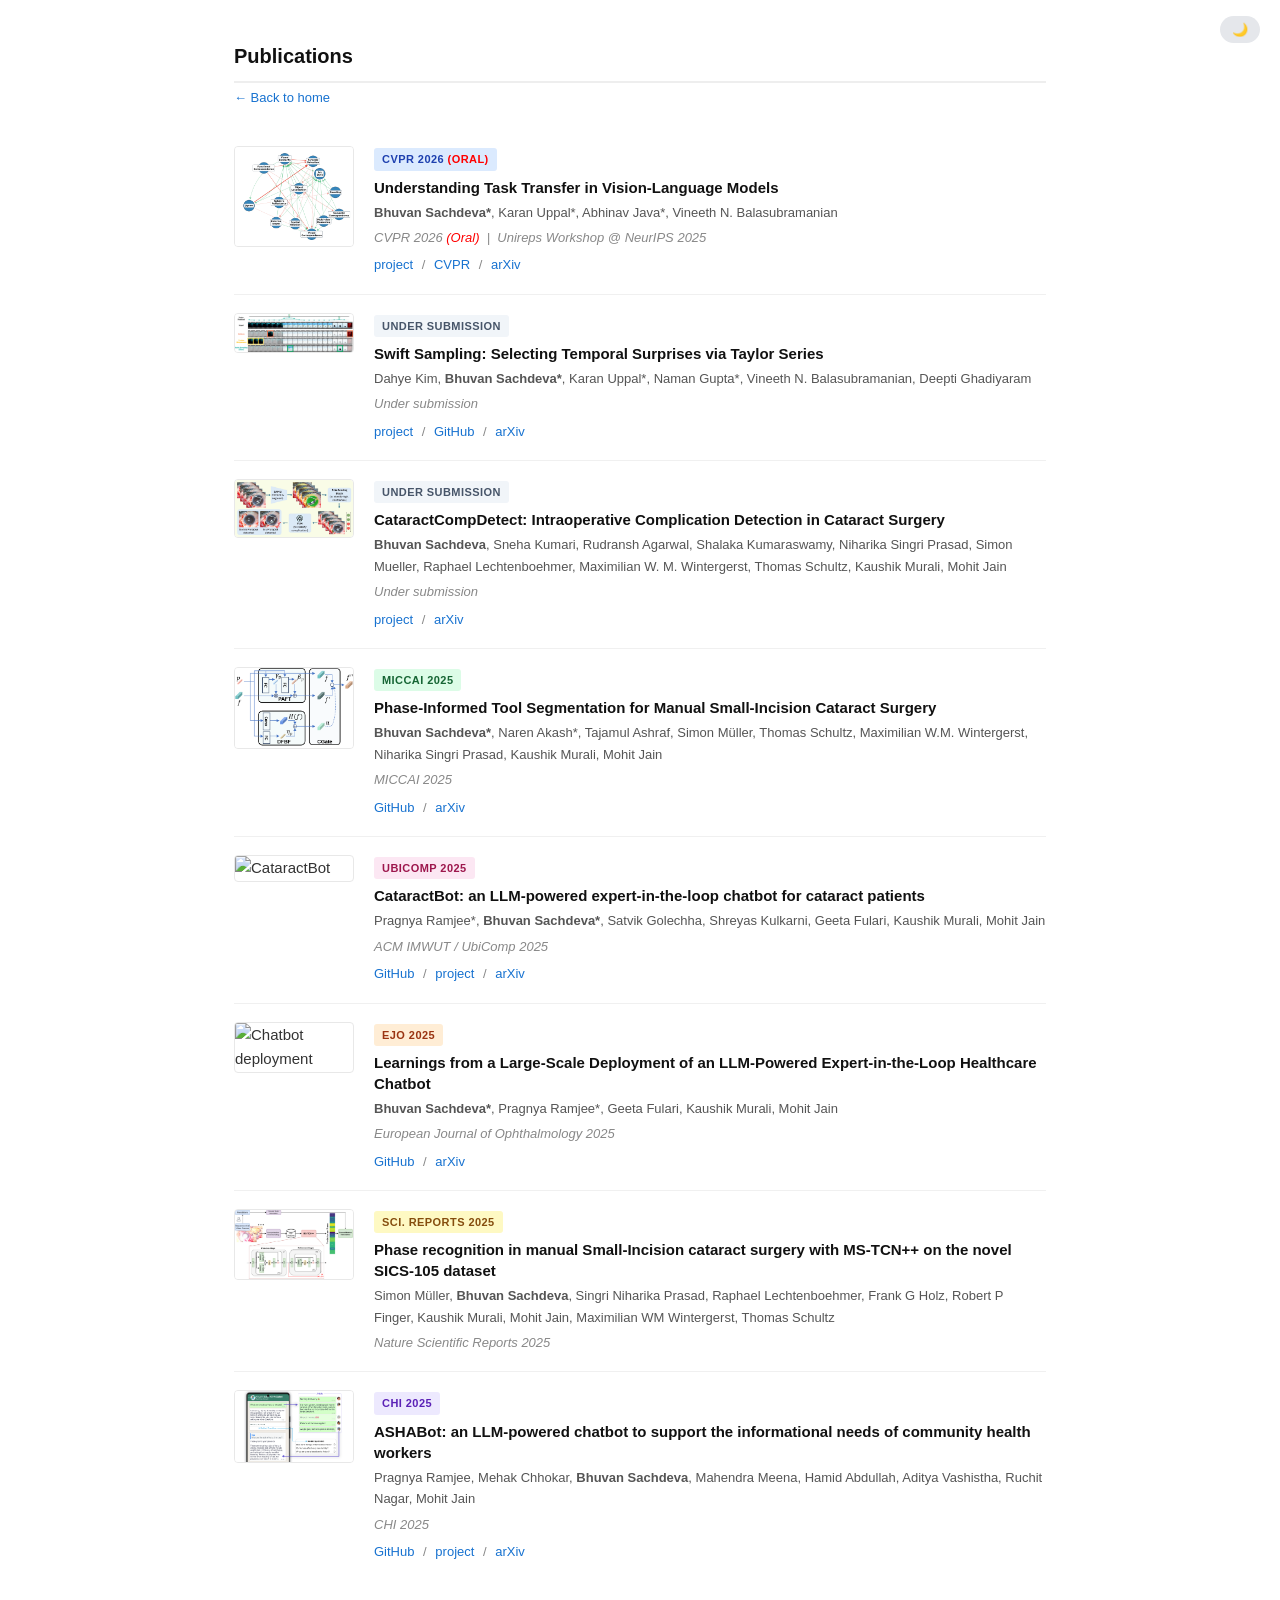
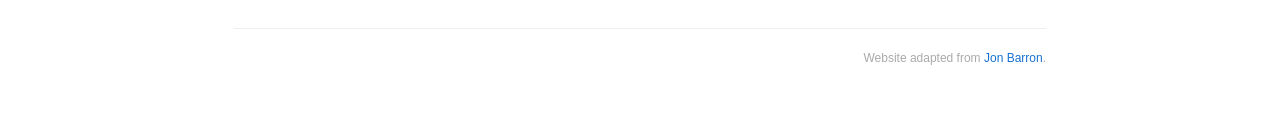
==== publications.html @ a608f6c1 "Link Phase-Informed Tool Segmentation title to MICCAI 2025 paper PDF Co-authored-by: Copilot <223556" ====
<!DOCTYPE HTML>
<html lang="en">
  <head>
    <meta http-equiv="Content-Type" content="text/html; charset=UTF-8">
    <title>Publications – Bhuvan Sachdeva</title>
    <meta name="author" content="Bhuvan Sachdeva">
    <meta name="viewport" content="width=device-width, initial-scale=1">
    <link rel="shortcut icon" href="images/favicon/favicon.ico" type="image/x-icon">
    <link rel="stylesheet" type="text/css" href="stylesheet.css">
  </head>

  <body>
    <button class="theme-toggle" onclick="toggleTheme()" id="theme-btn"></button>
    <script>
      const btn = document.getElementById('theme-btn');
      const saved = localStorage.getItem('theme');
      const prefersDark = window.matchMedia('(prefers-color-scheme: dark)').matches;
      const isDark = saved ? saved === 'dark' : prefersDark;
      document.documentElement.setAttribute('data-theme', isDark ? 'dark' : 'light');
      btn.textContent = isDark ? '☀️' : '🌙';
      function toggleTheme() {
        const dark = document.documentElement.getAttribute('data-theme') === 'dark';
        document.documentElement.setAttribute('data-theme', dark ? 'light' : 'dark');
        btn.textContent = dark ? '🌙' : '☀️';
        localStorage.setItem('theme', dark ? 'light' : 'dark');
      }
    </script>
    <div class="container">

      <section class="content-section">
        <h2 style="margin-bottom:4px;">Publications</h2>
        <p style="font-size:13px;color:#888;margin-bottom:20px;"><a href="index.html">← Back to home</a></p>

        <div class="paper-card">
          <div class="paper-thumb">
            <img src="images/TaskTransfer.png" alt="TaskTransfer">
          </div>
          <div class="paper-info">
            <div class="venue-badge cvpr">CVPR 2026 <span style="color:red;">(Oral)</span></div>
            <a class="paper-title" href="https://aka.ms/task-transfer-vlms/">Understanding Task Transfer in Vision-Language Models</a>
            <p class="paper-authors"><strong>Bhuvan Sachdeva*</strong>, Karan Uppal*, Abhinav Java*, Vineeth N. Balasubramanian</p>
            <p class="paper-venue">CVPR 2026 <span style="color:red;">(Oral)</span> &nbsp;|&nbsp; Unireps Workshop @ NeurIPS 2025</p>
            <div class="paper-links">
              <a href="https://aka.ms/task-transfer-vlms/">project</a>
              <span class="sep">/</span>
              <a href="https://cvpr.thecvf.com/virtual/2026/oral/40378">CVPR</a>
              <span class="sep">/</span>
              <a href="https://arxiv.org/abs/2511.18787">arXiv</a>
            </div>
          </div>
        </div>

        <div class="paper-card">
          <div class="paper-thumb">
            <img src="images/SwiftSampling.png" alt="Swift Sampling">
          </div>
          <div class="paper-info">
            <div class="venue-badge submission">Under Submission</div>
            <a class="paper-title" href="https://kim-dahye.github.io/swift-sampling/">Swift Sampling: Selecting Temporal Surprises via Taylor Series</a>
            <p class="paper-authors">Dahye Kim, <strong>Bhuvan Sachdeva*</strong>, Karan Uppal*, Naman Gupta*, Vineeth N. Balasubramanian, Deepti Ghadiyaram</p>
            <p class="paper-venue">Under submission</p>
            <div class="paper-links">
              <a href="https://kim-dahye.github.io/swift-sampling/">project</a>
              <span class="sep">/</span>
              <a href="https://github.com/kim-dahye/SwiftSampling">GitHub</a>
              <span class="sep">/</span>
              <a href="https://arxiv.org/abs/2605.22678">arXiv</a>
            </div>
          </div>
        </div>

        <div class="paper-card">
          <div class="paper-thumb">
            <img src="images/CataComp.jpg" alt="CataractCompDetect">
          </div>
          <div class="paper-info">
            <div class="venue-badge submission">Under Submission</div>
            <a class="paper-title" href="https://arxiv.org/pdf/2511.18968">CataractCompDetect: Intraoperative Complication Detection in Cataract Surgery</a>
            <p class="paper-authors"><strong>Bhuvan Sachdeva</strong>, Sneha Kumari, Rudransh Agarwal, Shalaka Kumaraswamy, Niharika Singri Prasad, Simon Mueller, Raphael Lechtenboehmer, Maximilian W. M. Wintergerst, Thomas Schultz, Kaushik Murali, Mohit Jain</p>
            <p class="paper-venue">Under submission</p>
            <div class="paper-links">
              <a href="https://sri-kanchi-kamakoti-medical-trust.github.io/sics-comp-detect/">project</a>
              <span class="sep">/</span>
              <a href="https://arxiv.org/pdf/2511.18968">arXiv</a>
            </div>
          </div>
        </div>

        <div class="paper-card">
          <div class="paper-thumb">
            <img src="images/ToolSeg.png" alt="ToolSeg">
          </div>
          <div class="paper-info">
            <div class="venue-badge miccai">MICCAI 2025</div>
            <a class="paper-title" href="https://papers.miccai.org/miccai-2025/paper/1776_paper.pdf">Phase-Informed Tool Segmentation for Manual Small-Incision Cataract Surgery</a>
            <p class="paper-authors"><strong>Bhuvan Sachdeva*</strong>, Naren Akash*, Tajamul Ashraf, Simon Müller, Thomas Schultz, Maximilian W.M. Wintergerst, Niharika Singri Prasad, Kaushik Murali, Mohit Jain</p>
            <p class="paper-venue">MICCAI 2025</p>
            <div class="paper-links">
              <a href="https://github.com/Sri-Kanchi-Kamakoti-Medical-Trust/ToolSeg">GitHub</a>
              <span class="sep">/</span>
              <a href="https://arxiv.org/abs/2411.16794">arXiv</a>
            </div>
          </div>
        </div>

        <div class="paper-card">
          <div class="paper-thumb">
            <img src="images/Catbot.png" alt="CataractBot">
          </div>
          <div class="paper-info">
            <div class="venue-badge acm">UbiComp 2025</div>
            <a class="paper-title" href="https://dl.acm.org/doi/pdf/10.1145/3729479">CataractBot: an LLM-powered expert-in-the-loop chatbot for cataract patients</a>
            <p class="paper-authors">Pragnya Ramjee*, <strong>Bhuvan Sachdeva*</strong>, Satvik Golechha, Shreyas Kulkarni, Geeta Fulari, Kaushik Murali, Mohit Jain</p>
            <p class="paper-venue">ACM IMWUT / UbiComp 2025</p>
            <div class="paper-links">
              <a href="https://github.com/Microsoft/byoeb">GitHub</a>
              <span class="sep">/</span>
              <a href="https://www.microsoft.com/en-us/research/publication/cataractbot-an-llm-powered-expert-in-the-loop-chatbot-for-cataract-patients/">project</a>
              <span class="sep">/</span>
              <a href="https://arxiv.org/abs/2402.04620">arXiv</a>
            </div>
          </div>
        </div>

        <div class="paper-card">
          <div class="paper-thumb">
            <img src="images/Catbot.png" alt="Chatbot deployment">
          </div>
          <div class="paper-info">
            <div class="venue-badge ejo">EJO 2025</div>
            <a class="paper-title" href="https://arxiv.org/pdf/2409.10354">Learnings from a Large-Scale Deployment of an LLM-Powered Expert-in-the-Loop Healthcare Chatbot</a>
            <p class="paper-authors"><strong>Bhuvan Sachdeva*</strong>, Pragnya Ramjee*, Geeta Fulari, Kaushik Murali, Mohit Jain</p>
            <p class="paper-venue">European Journal of Ophthalmology 2025</p>
            <div class="paper-links">
              <a href="https://github.com/Microsoft/byoeb">GitHub</a>
              <span class="sep">/</span>
              <a href="https://arxiv.org/pdf/2409.10354">arXiv</a>
            </div>
          </div>
        </div>

        <div class="paper-card">
          <div class="paper-thumb">
            <img src="images/PhaseRecog.png" alt="PhaseRecog">
          </div>
          <div class="paper-info">
            <div class="venue-badge nature">Sci. Reports 2025</div>
            <a class="paper-title" href="https://www.nature.com/articles/s41598-025-00303-z">Phase recognition in manual Small-Incision cataract surgery with MS-TCN++ on the novel SICS-105 dataset</a>
            <p class="paper-authors">Simon Müller, <strong>Bhuvan Sachdeva</strong>, Singri Niharika Prasad, Raphael Lechtenboehmer, Frank G Holz, Robert P Finger, Kaushik Murali, Mohit Jain, Maximilian WM Wintergerst, Thomas Schultz</p>
            <p class="paper-venue">Nature Scientific Reports 2025</p>
          </div>
        </div>

        <div class="paper-card">
          <div class="paper-thumb">
            <img src="images/AshaBot.png" alt="AshaBot">
          </div>
          <div class="paper-info">
            <div class="venue-badge chi">CHI 2025</div>
            <a class="paper-title" href="https://dl.acm.org/doi/pdf/10.1145/3706598.3713680">ASHABot: an LLM-powered chatbot to support the informational needs of community health workers</a>
            <p class="paper-authors">Pragnya Ramjee, Mehak Chhokar, <strong>Bhuvan Sachdeva</strong>, Mahendra Meena, Hamid Abdullah, Aditya Vashistha, Ruchit Nagar, Mohit Jain</p>
            <p class="paper-venue">CHI 2025</p>
            <div class="paper-links">
              <a href="https://github.com/KhushiBaby/byoeb">GitHub</a>
              <span class="sep">/</span>
              <a href="https://www.microsoft.com/en-us/research/publication/ashabot-an-llm-powered-chatbot-to-support-the-informational-needs-of-community-health-workers/">project</a>
              <span class="sep">/</span>
              <a href="https://arxiv.org/abs/2409.10913">arXiv</a>
            </div>
          </div>
        </div>

      </section>

      <footer>
        <p>Website adapted from <a href="https://jonbarron.info/">Jon Barron</a>.</p>
      </footer>

    </div>
  </body>
</html>
---- stylesheet.css ----
/* ── Base ── */
*, *::before, *::after { box-sizing: border-box; }

/* ── Color variables ── */
:root {
  --bg: #ffffff;
  --text: #333333;
  --text-secondary: #555555;
  --text-muted: #888888;
  --heading: #111111;
  --link: #1772d0;
  --link-hover: #f09228;
  --border: #f0f0f0;
  --border-section: #eeeeee;
  --news-border: #f2f2f2;
  --thumb-border: #e8e8e8;
  --footer-text: #aaaaaa;
  --toggle-bg: #e5e7eb;
  --toggle-fg: #374151;
}

[data-theme="dark"] {
  --bg: #0f1117;
  --text: #d1d5db;
  --text-secondary: #9ca3af;
  --text-muted: #6b7280;
  --heading: #f3f4f6;
  --link: #60a5fa;
  --link-hover: #f09228;
  --border: #1f2937;
  --border-section: #1f2937;
  --news-border: #1f2937;
  --thumb-border: #374151;
  --footer-text: #4b5563;
  --toggle-bg: #374151;
  --toggle-fg: #d1d5db;
}

body {
  margin: 0;
  padding: 0;
  background: #fff;
  color: #333;
  font-family: -apple-system, BlinkMacSystemFont, 'Segoe UI', Helvetica, Arial, sans-serif;
  font-size: 15px;
  line-height: 1.65;
  background: var(--bg);
  color: var(--text);
  transition: background 0.2s, color 0.2s;
}

a {
  color: var(--link);
  text-decoration: none;
}
a:hover, a:focus {
  color: var(--link-hover);
  text-decoration: none;
}

h1, h2, h3 {
  font-family: -apple-system, BlinkMacSystemFont, 'Segoe UI', Helvetica, Arial, sans-serif;
  font-weight: 700;
  margin: 0;
}

p { margin: 0 0 0.75em; }
p:last-child { margin-bottom: 0; }

strong { font-weight: 700; }

/* ── Layout ── */
.container {
  max-width: 860px;
  margin: 0 auto;
  padding: 40px 24px 60px;
}

/* ── Profile Section ── */
.profile-section {
  display: flex;
  align-items: stretch;
  gap: 40px;
  margin-bottom: 52px;
}

.profile-text {
  flex: 1;
}

h1.name {
  font-size: 30px;
  font-weight: 700;
  margin-bottom: 16px;
  color: var(--heading);
}

.profile-photo {
  flex-shrink: 0;
  width: 240px;
}

.profile-photo img {
  width: 100%;
  height: 100%;
  border-radius: 6px;
  object-fit: cover;
  object-position: center top;
  display: block;
}

.links {
  margin-top: 14px;
  font-size: 14px;
}

.links .sep {
  margin: 0 6px;
  color: var(--text-muted);
}

/* ── Content Sections ── */
.content-section {
  margin-bottom: 48px;
}

.content-section h2 {
  font-size: 20px;
  font-weight: 700;
  color: var(--heading);
  border-bottom: 2px solid var(--border-section);
  padding-bottom: 8px;
  margin-bottom: 20px;
}

.section-note {
  font-size: 14px;
  font-weight: 400;
  color: var(--text-muted);
}

/* ── News ── */
.news-list {
  list-style: none;
  margin: 0;
  padding: 0;
}

.news-list li {
  display: flex;
  gap: 16px;
  padding: 8px 0;
  border-bottom: 1px solid var(--news-border);
  font-size: 14px;
}

.news-list li:last-child { border-bottom: none; }

.news-date {
  flex-shrink: 0;
  width: 70px;
  color: var(--text-muted);
  font-size: 13px;
  padding-top: 1px;
}

/* ── Paper Cards ── */
.paper-card {
  display: flex;
  gap: 20px;
  padding: 18px 0;
  border-bottom: 1px solid var(--border);
}

.paper-card:last-child { border-bottom: none; }

.highlight-paper {
}

.paper-thumb {
  flex-shrink: 0;
  width: 120px;
  align-self: flex-start;
}

.paper-thumb img {
  width: 100%;
  border-radius: 4px;
  border: 1px solid var(--thumb-border);
  display: block;
}

.paper-info {
  flex: 1;
}

.venue-badge {
  display: inline-block;
  font-size: 11px;
  font-weight: 700;
  letter-spacing: 0.04em;
  text-transform: uppercase;
  padding: 2px 8px;
  border-radius: 3px;
  margin-bottom: 6px;
}

.venue-badge.cvpr {
  background: #dbeafe;
  color: #1e40af;
}

.venue-badge.miccai {
  background: #dcfce7;
  color: #166534;
}

.venue-badge.acm {
  background: #fce7f3;
  color: #9d174d;
}

.venue-badge.nature {
  background: #fef9c3;
  color: #854d0e;
}

.venue-badge.chi {
  background: #ede9fe;
  color: #5b21b6;
}

.venue-badge.ejo {
  background: #ffedd5;
  color: #9a3412;
}

.venue-badge.submission {
  background: #f1f5f9;
  color: #475569;
}

a.paper-title {
  font-size: 15px;
  font-weight: 700;
  color: var(--heading);
  display: block;
  margin-bottom: 4px;
  line-height: 1.4;
}

a.paper-title:hover { color: var(--link); }

.paper-authors {
  font-size: 13px;
  color: var(--text-secondary);
  margin-bottom: 4px;
}

.paper-venue {
  font-size: 13px;
  color: var(--text-muted);
  font-style: italic;
  margin-bottom: 4px;
}

.paper-desc {
  font-size: 13px;
  color: var(--text-secondary);
  margin-top: 6px;
  margin-bottom: 4px;
}

.paper-links {
  font-size: 13px;
  margin-top: 6px;
}

.paper-links .sep {
  margin: 0 5px;
  color: var(--text-muted);
}

/* ── Footer ── */
footer {
  border-top: 1px solid var(--border-section);
  padding-top: 20px;
  font-size: 12px;
  color: var(--footer-text);
  text-align: right;
}

/* ── Dark mode toggle ── */
.theme-toggle {
  position: fixed;
  top: 16px;
  right: 20px;
  background: var(--toggle-bg);
  color: var(--toggle-fg);
  border: none;
  border-radius: 20px;
  padding: 6px 12px;
  font-size: 13px;
  cursor: pointer;
  z-index: 999;
  transition: background 0.2s, color 0.2s;
}
.theme-toggle:hover { opacity: 0.8; }
@media (max-width: 600px) {
  .profile-section {
    flex-direction: column-reverse;
    align-items: center;
  }
  .profile-photo { width: 140px; }
  .paper-thumb { width: 80px; }
  .news-date { width: 56px; }
}
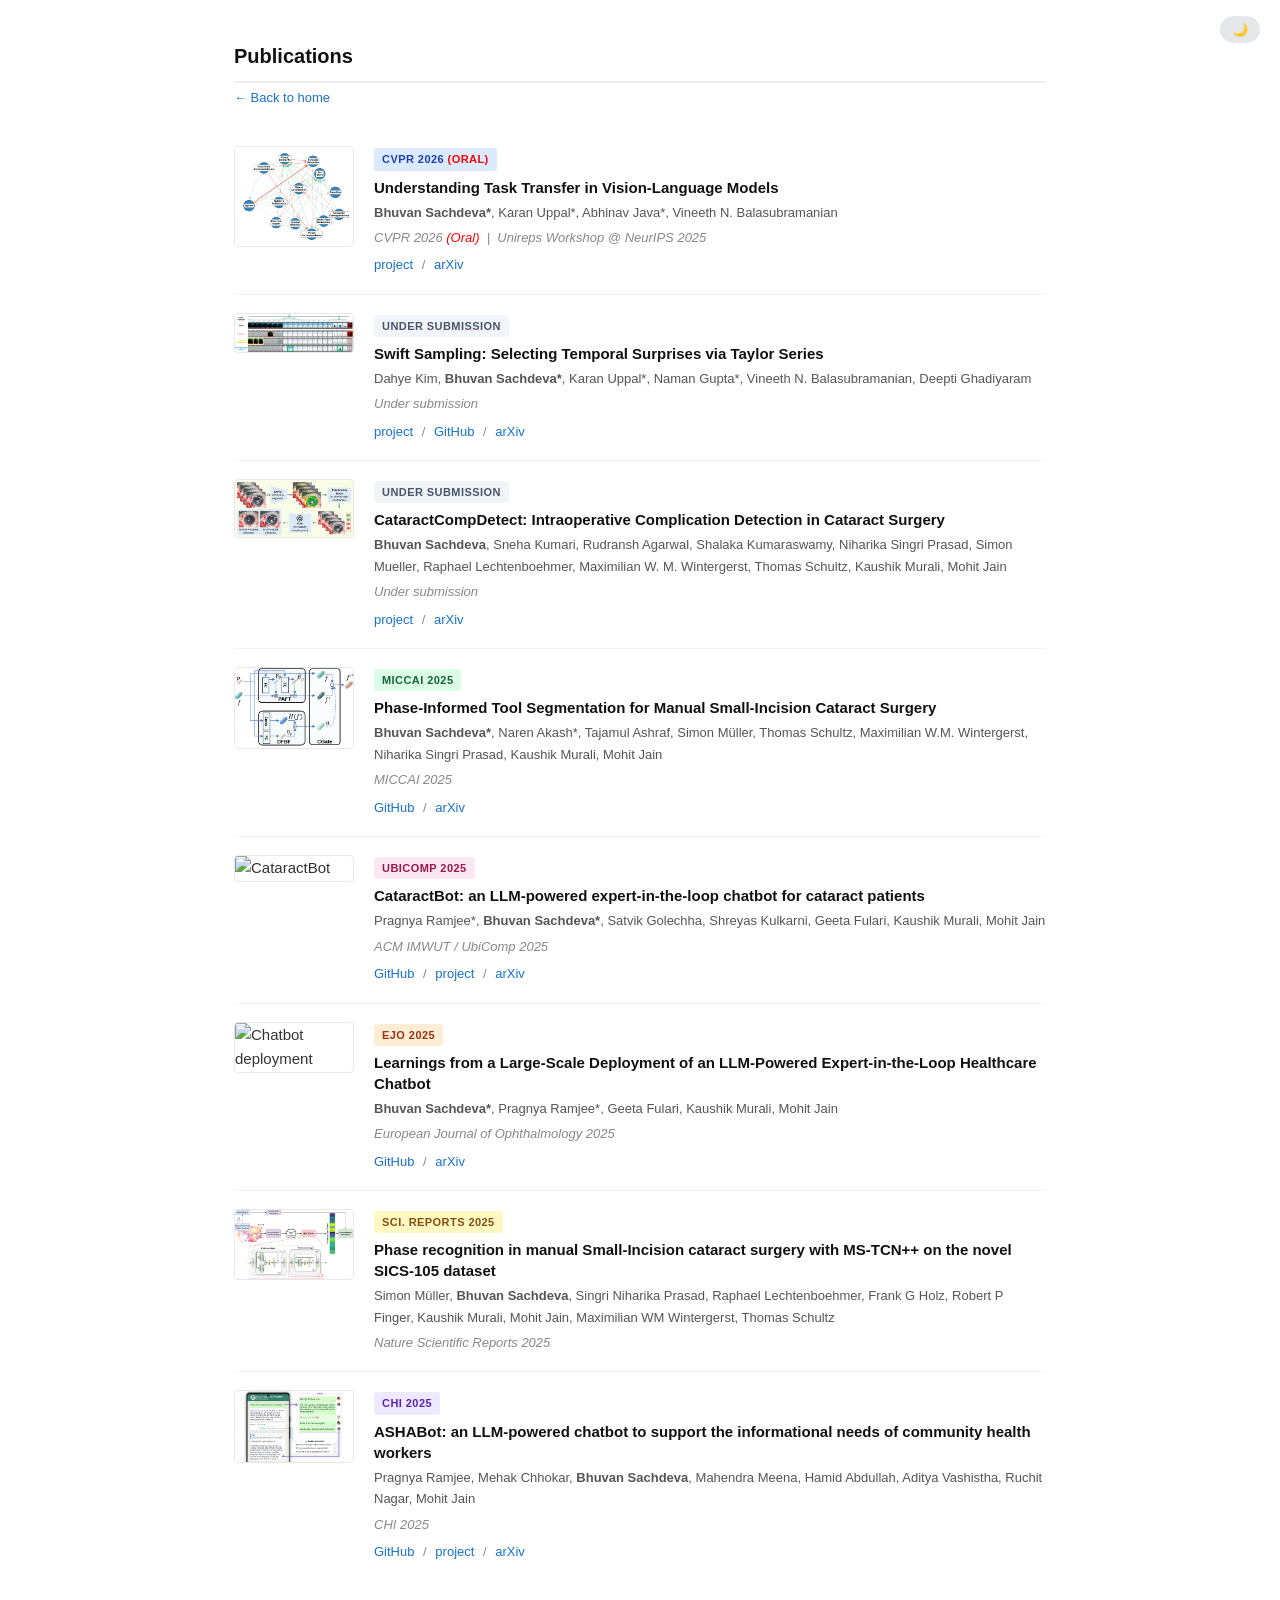
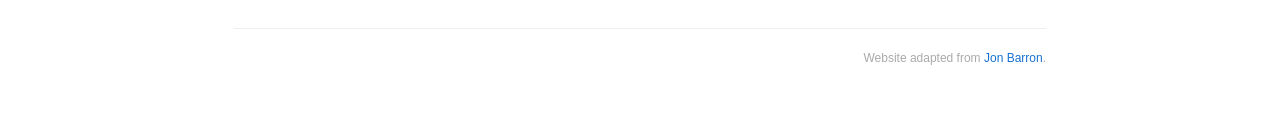
==== commit 76981aab: "Point Task Transfer title to CVPR page; drop separate CVPR link Co-authored-by: Copilot <223556219+C" ====
--- a/publications.html
+++ b/publications.html
@@ -37,13 +37,11 @@
           </div>
           <div class="paper-info">
             <div class="venue-badge cvpr">CVPR 2026 <span style="color:red;">(Oral)</span></div>
-            <a class="paper-title" href="https://aka.ms/task-transfer-vlms/">Understanding Task Transfer in Vision-Language Models</a>
+            <a class="paper-title" href="https://cvpr.thecvf.com/virtual/2026/oral/40378">Understanding Task Transfer in Vision-Language Models</a>
             <p class="paper-authors"><strong>Bhuvan Sachdeva*</strong>, Karan Uppal*, Abhinav Java*, Vineeth N. Balasubramanian</p>
             <p class="paper-venue">CVPR 2026 <span style="color:red;">(Oral)</span> &nbsp;|&nbsp; Unireps Workshop @ NeurIPS 2025</p>
             <div class="paper-links">
               <a href="https://aka.ms/task-transfer-vlms/">project</a>
-              <span class="sep">/</span>
-              <a href="https://cvpr.thecvf.com/virtual/2026/oral/40378">CVPR</a>
               <span class="sep">/</span>
               <a href="https://arxiv.org/abs/2511.18787">arXiv</a>
             </div>
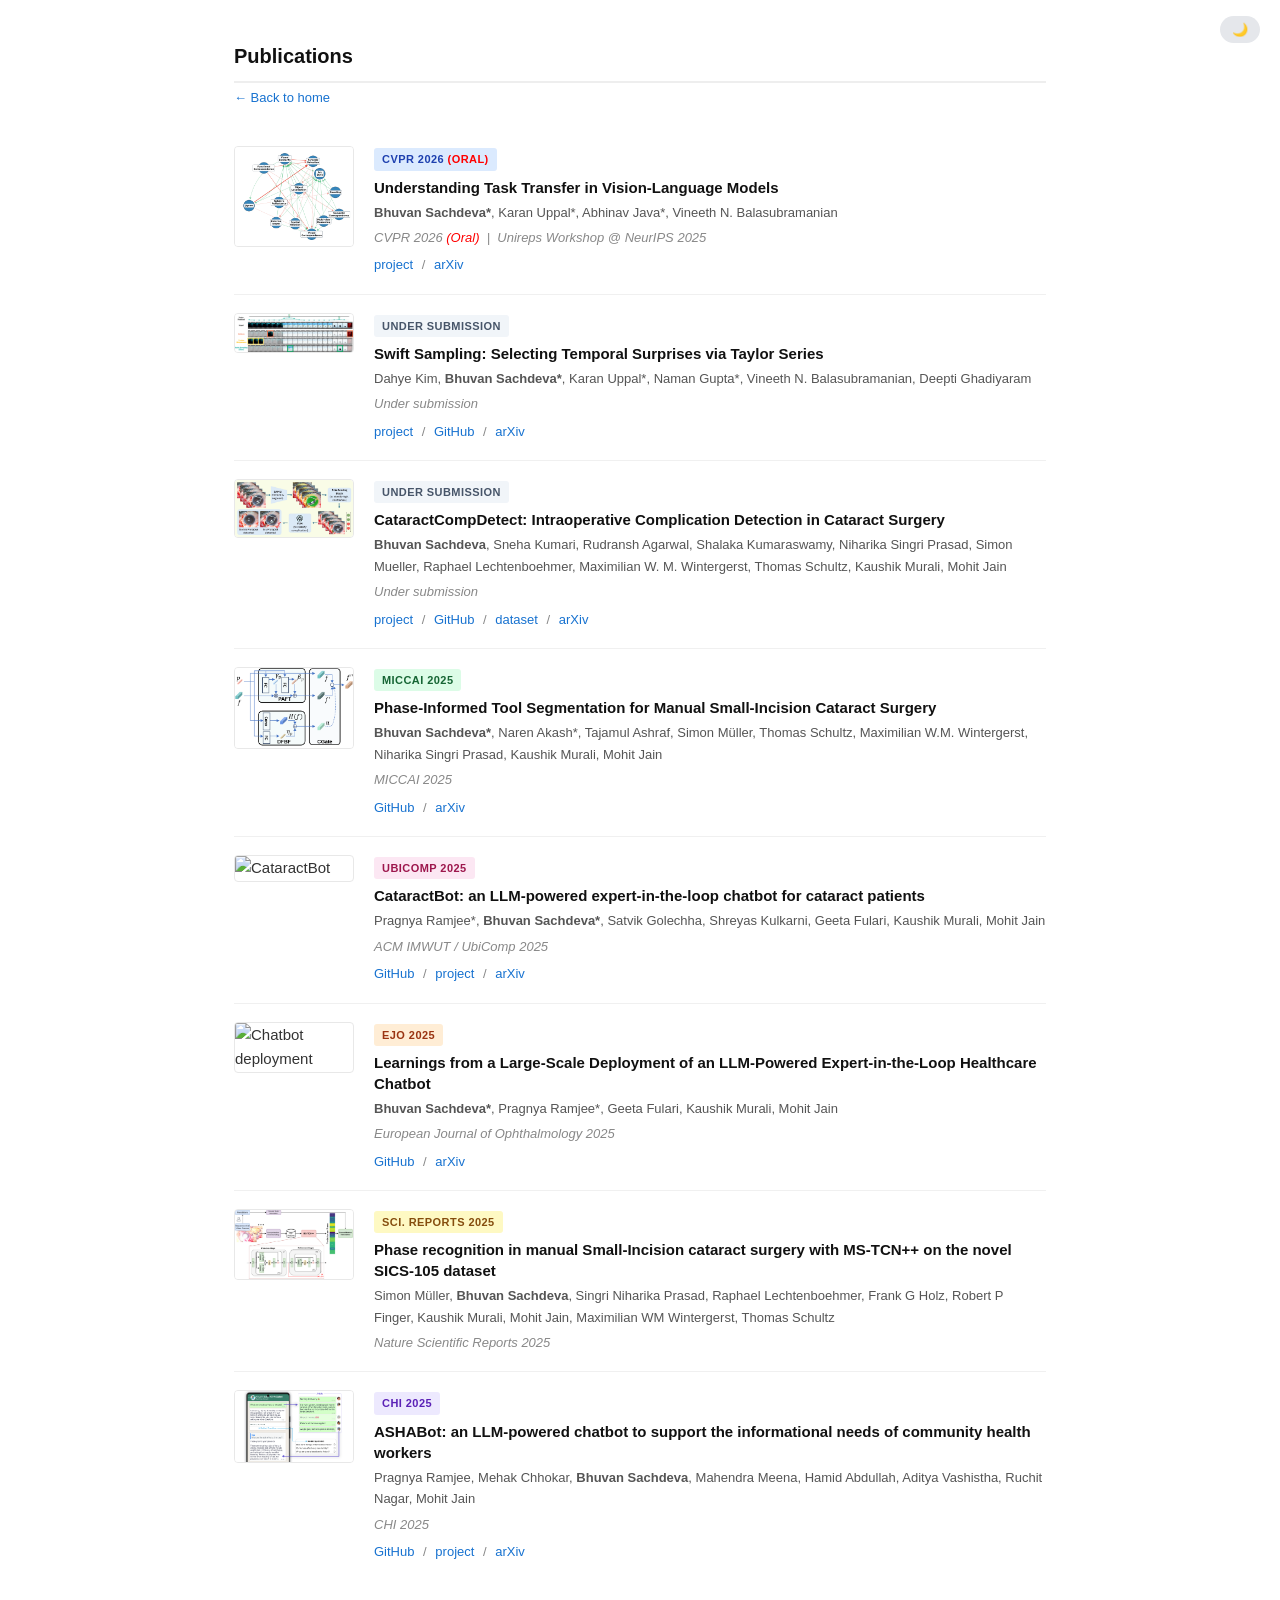
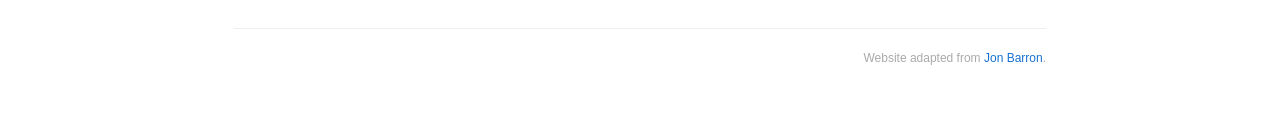
==== commit f63e6d36: "Add GitHub and dataset links to CataractCompDetect Co-authored-by: Copilot <223556219+Copilot@users." ====
--- a/publications.html
+++ b/publications.html
@@ -78,6 +78,10 @@
             <p class="paper-venue">Under submission</p>
             <div class="paper-links">
               <a href="https://sri-kanchi-kamakoti-medical-trust.github.io/sics-comp-detect/">project</a>
+              <span class="sep">/</span>
+              <a href="https://github.com/Sri-Kanchi-Kamakoti-Medical-Trust/CataCompDetect">GitHub</a>
+              <span class="sep">/</span>
+              <a href="https://huggingface.co/datasets/SankaraEyeHospital/Catacomp-104">dataset</a>
               <span class="sep">/</span>
               <a href="https://arxiv.org/pdf/2511.18968">arXiv</a>
             </div>
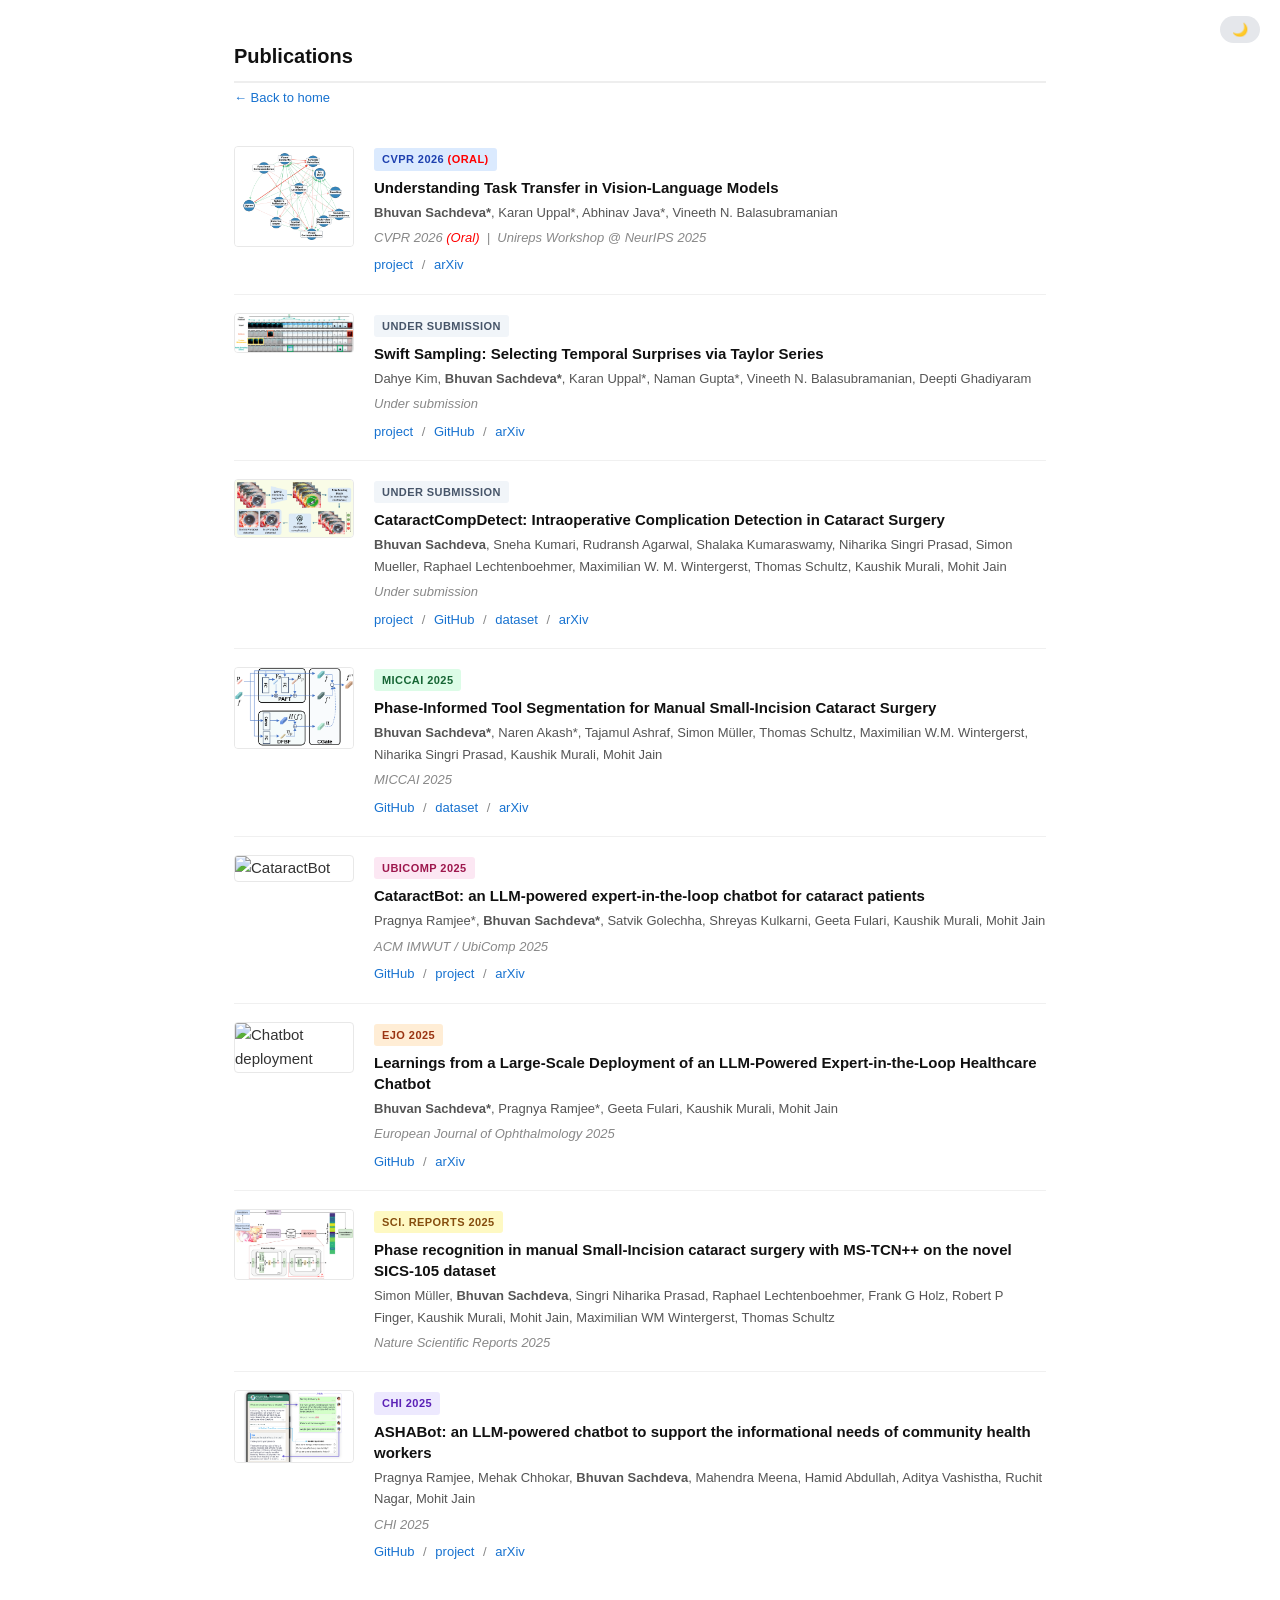
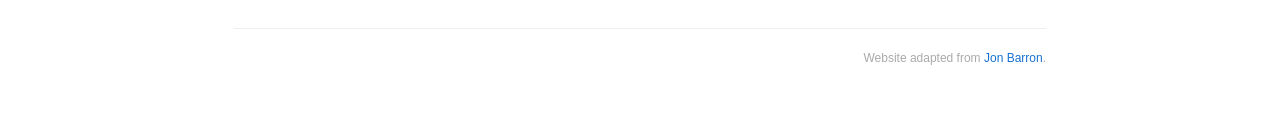
==== commit e5e24020: "Add dataset link to Phase-Informed Tool Segmentation Co-authored-by: Copilot <223556219+Copilot@user" ====
--- a/publications.html
+++ b/publications.html
@@ -100,6 +100,8 @@
             <div class="paper-links">
               <a href="https://github.com/Sri-Kanchi-Kamakoti-Medical-Trust/ToolSeg">GitHub</a>
               <span class="sep">/</span>
+              <a href="https://huggingface.co/datasets/SankaraEyeHospital/SankaraMSICS">dataset</a>
+              <span class="sep">/</span>
               <a href="https://arxiv.org/abs/2411.16794">arXiv</a>
             </div>
           </div>
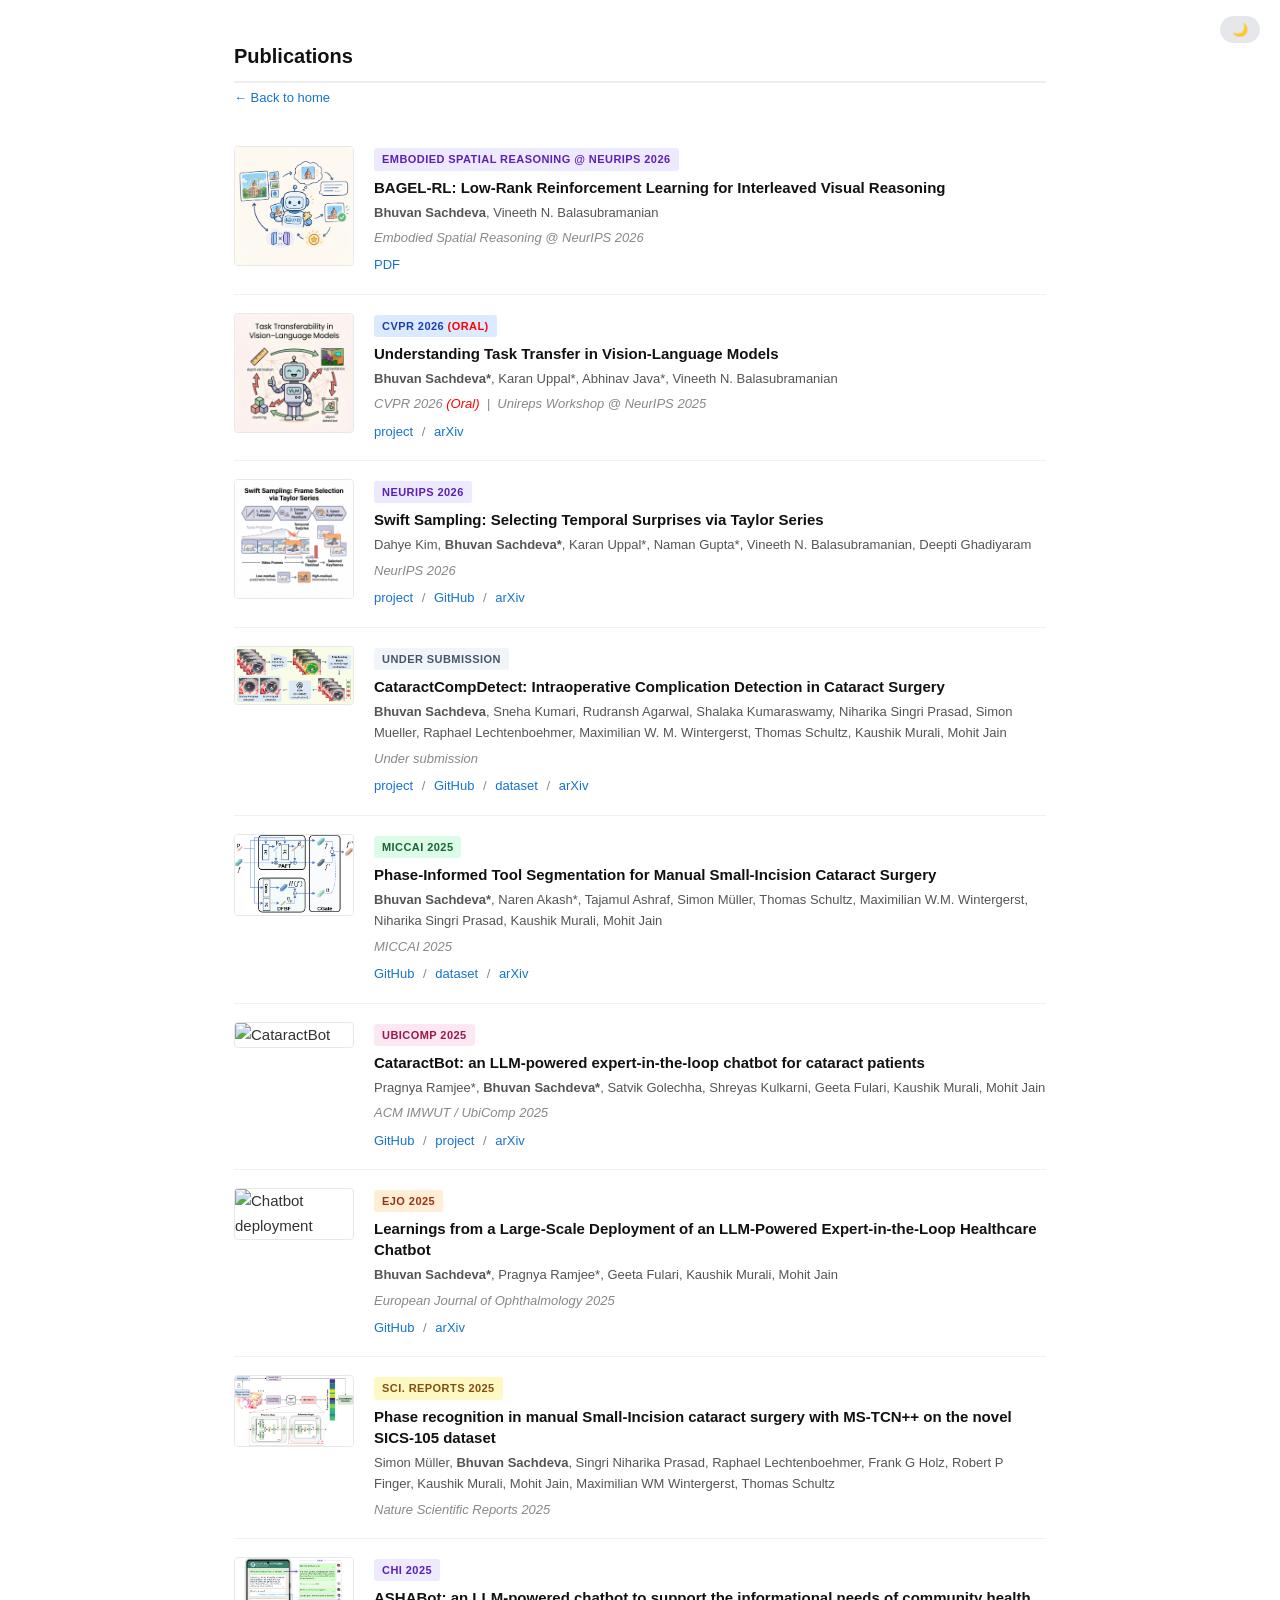
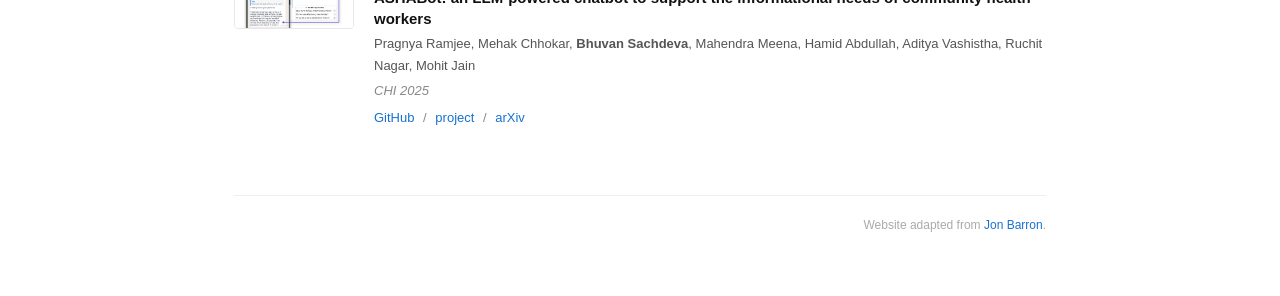
==== commit 0b7ddd3f: "Update role, publications, news, and paper icons" ====
--- a/publications.html
+++ b/publications.html
@@ -33,6 +33,21 @@
 
         <div class="paper-card">
           <div class="paper-thumb">
+            <img src="images/bagel-rl-icon.png" alt="BAGEL-RL">
+          </div>
+          <div class="paper-info">
+            <div class="venue-badge neurips">Embodied Spatial Reasoning @ NeurIPS 2026</div>
+            <a class="paper-title" href="data/BAGEL-RL-v0.pdf">BAGEL-RL: Low-Rank Reinforcement Learning for Interleaved Visual Reasoning</a>
+            <p class="paper-authors"><strong>Bhuvan Sachdeva</strong>, Vineeth N. Balasubramanian</p>
+            <p class="paper-venue">Embodied Spatial Reasoning @ NeurIPS 2026</p>
+            <div class="paper-links">
+              <a href="data/BAGEL-RL-v0.pdf">PDF</a>
+            </div>
+          </div>
+        </div>
+
+        <div class="paper-card">
+          <div class="paper-thumb">
             <img src="images/TaskTransfer.png" alt="TaskTransfer">
           </div>
           <div class="paper-info">
@@ -53,10 +68,10 @@
             <img src="images/SwiftSampling.png" alt="Swift Sampling">
           </div>
           <div class="paper-info">
-            <div class="venue-badge submission">Under Submission</div>
+            <div class="venue-badge neurips">NeurIPS 2026</div>
             <a class="paper-title" href="https://kim-dahye.github.io/swift-sampling/">Swift Sampling: Selecting Temporal Surprises via Taylor Series</a>
             <p class="paper-authors">Dahye Kim, <strong>Bhuvan Sachdeva*</strong>, Karan Uppal*, Naman Gupta*, Vineeth N. Balasubramanian, Deepti Ghadiyaram</p>
-            <p class="paper-venue">Under submission</p>
+            <p class="paper-venue">NeurIPS 2026</p>
             <div class="paper-links">
               <a href="https://kim-dahye.github.io/swift-sampling/">project</a>
               <span class="sep">/</span>
--- a/stylesheet.css
+++ b/stylesheet.css
@@ -210,6 +210,11 @@
   color: #1e40af;
 }
 
+.venue-badge.neurips {
+  background: #ede9fe;
+  color: #5b21b6;
+}
+
 .venue-badge.miccai {
   background: #dcfce7;
   color: #166534;
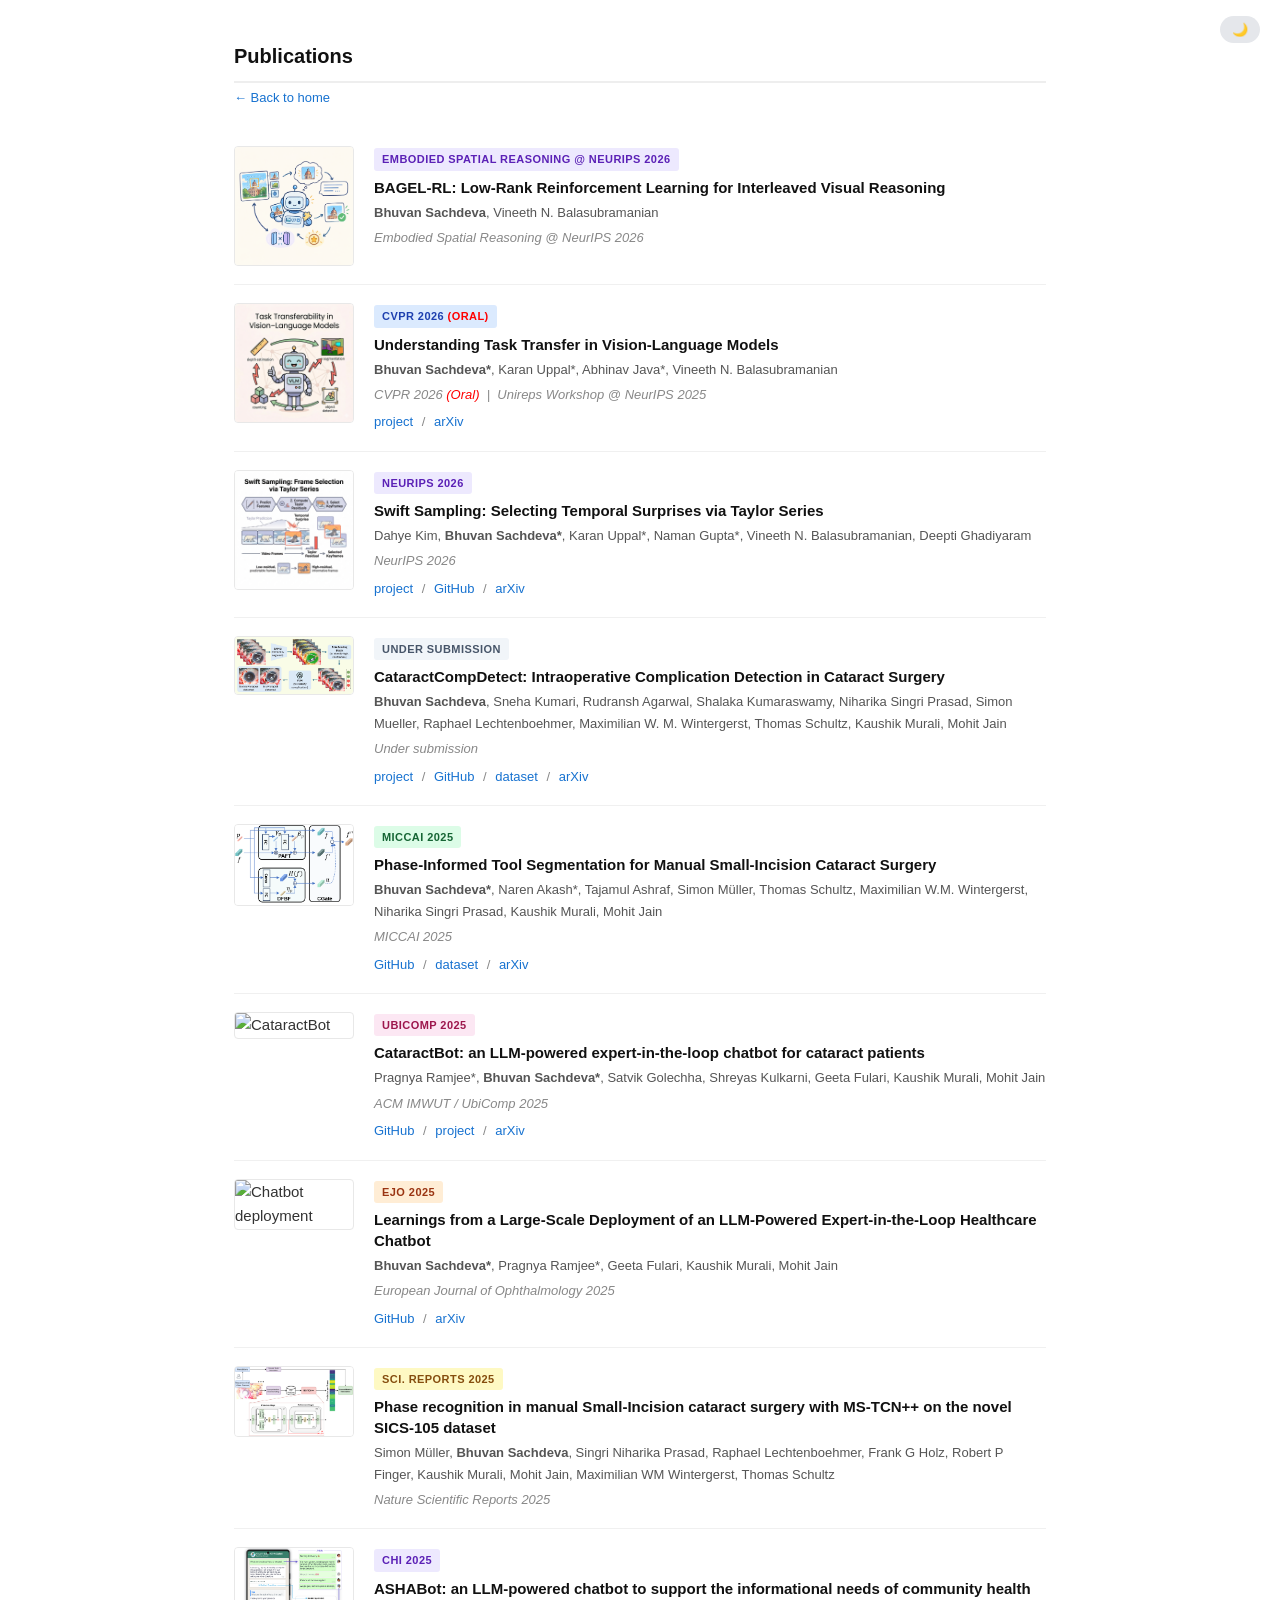
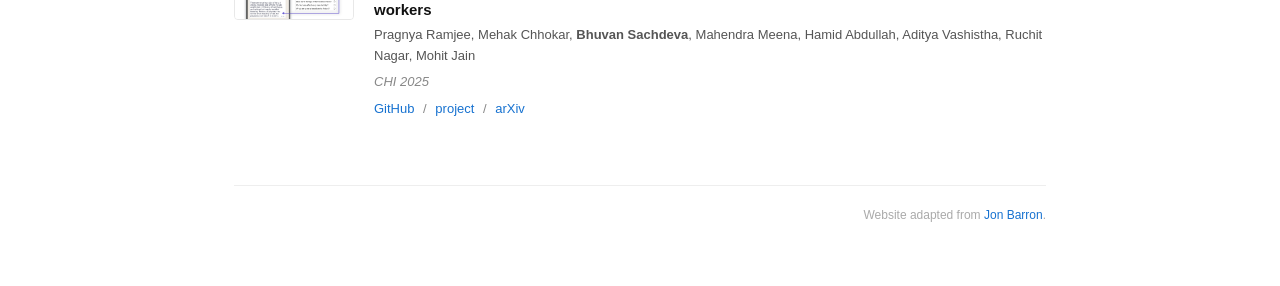
==== commit 842c9af8: "Remove BAGEL-RL review PDF and leave empty paper references" ====
--- a/publications.html
+++ b/publications.html
@@ -37,12 +37,9 @@
           </div>
           <div class="paper-info">
             <div class="venue-badge neurips">Embodied Spatial Reasoning @ NeurIPS 2026</div>
-            <a class="paper-title" href="data/BAGEL-RL-v0.pdf">BAGEL-RL: Low-Rank Reinforcement Learning for Interleaved Visual Reasoning</a>
+            <a class="paper-title" href="">BAGEL-RL: Low-Rank Reinforcement Learning for Interleaved Visual Reasoning</a>
             <p class="paper-authors"><strong>Bhuvan Sachdeva</strong>, Vineeth N. Balasubramanian</p>
             <p class="paper-venue">Embodied Spatial Reasoning @ NeurIPS 2026</p>
-            <div class="paper-links">
-              <a href="data/BAGEL-RL-v0.pdf">PDF</a>
-            </div>
           </div>
         </div>
 
--- a/stylesheet.css
+++ b/stylesheet.css
@@ -98,6 +98,10 @@
 .profile-photo {
   flex-shrink: 0;
   width: 240px;
+  aspect-ratio: 4 / 5;
+  align-self: center;
+  overflow: hidden;
+  border-radius: 6px;
 }
 
 .profile-photo img {
@@ -105,7 +109,9 @@
   height: 100%;
   border-radius: 6px;
   object-fit: cover;
-  object-position: center top;
+  object-position: 44% center;
+  transform: scale(1.3);
+  transform-origin: center bottom;
   display: block;
 }
 
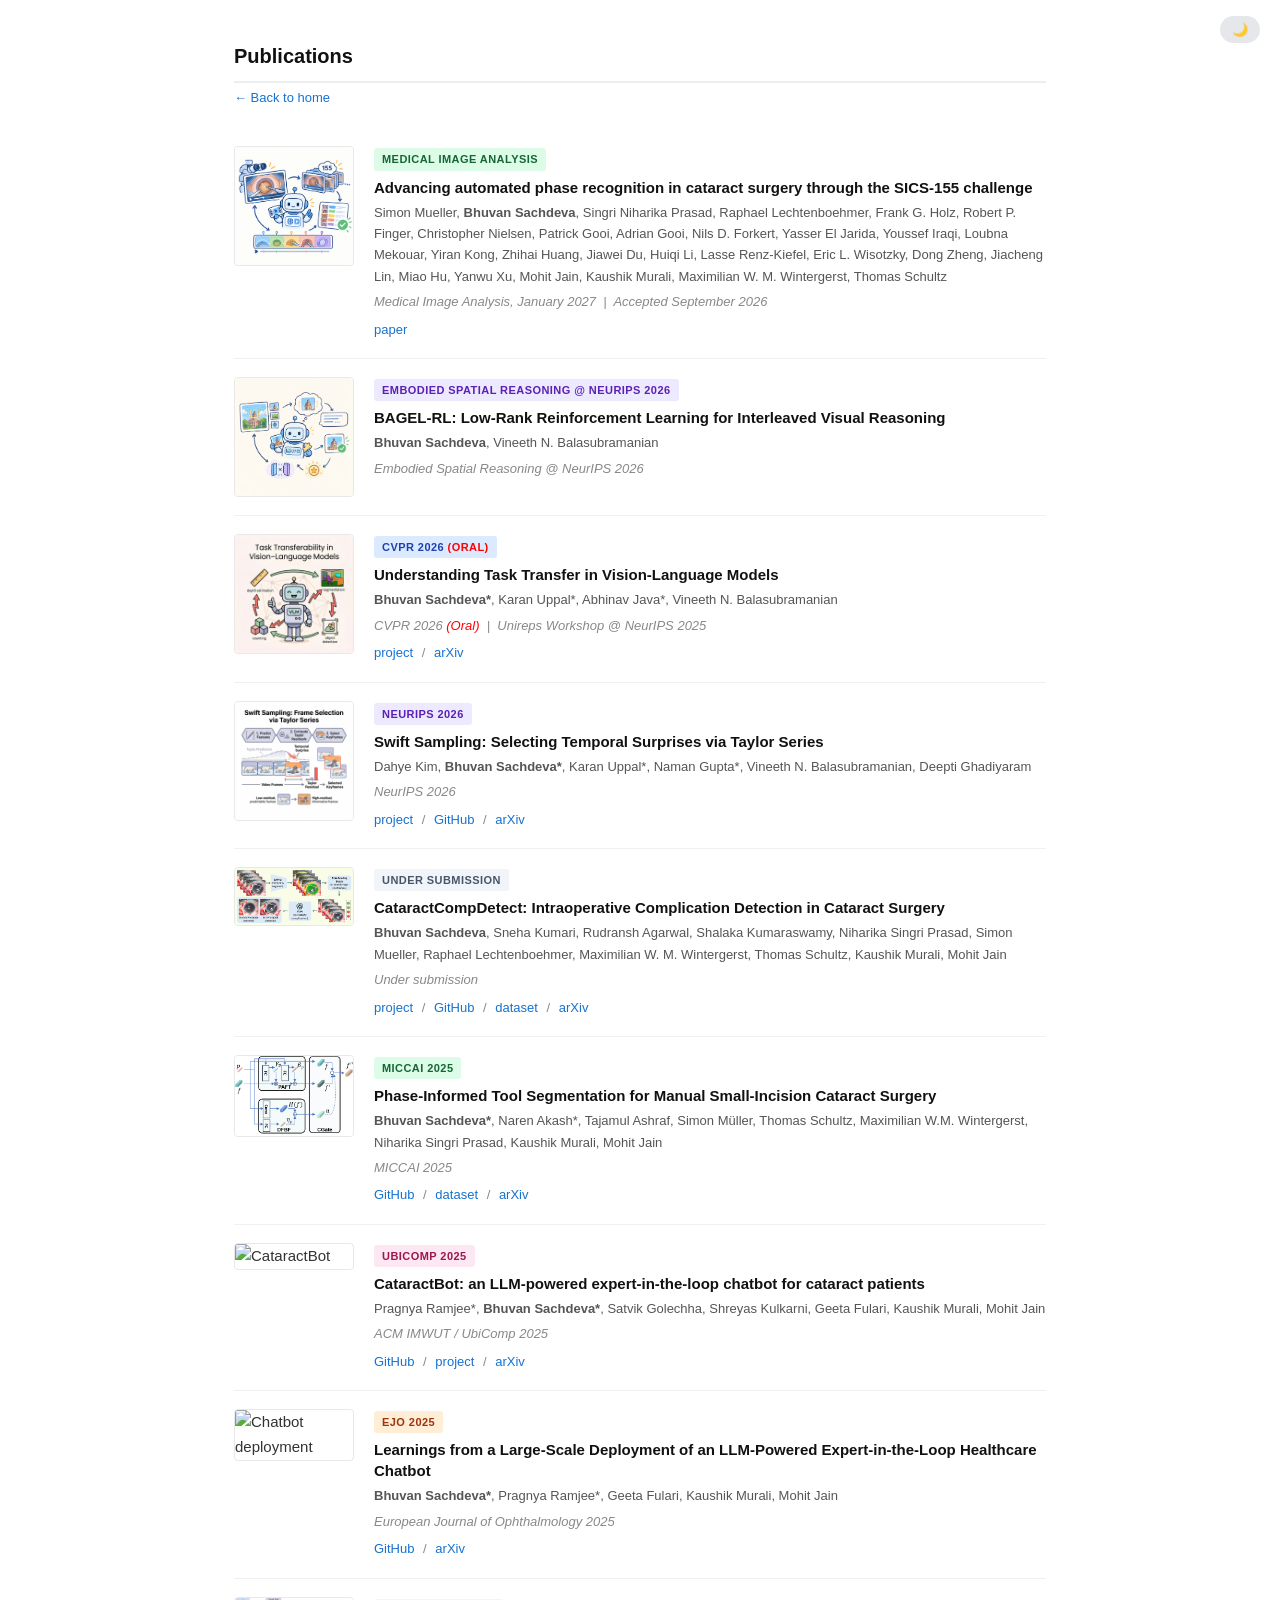
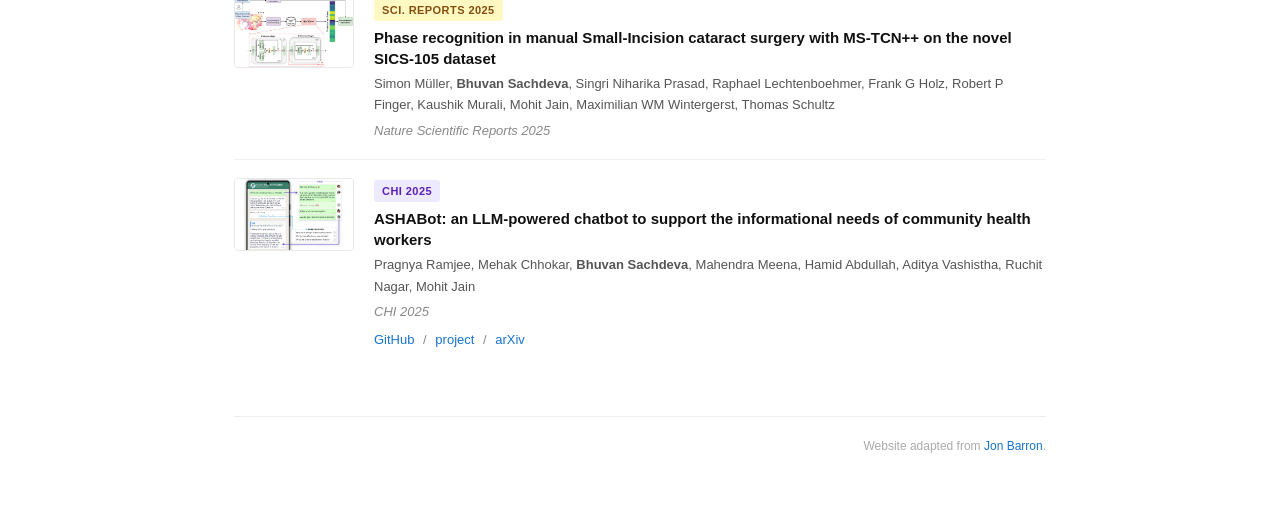
==== commit dcfa7a3b: "Add SICS-155 journal paper, curate selected papers, and update CV" ====
--- a/publications.html
+++ b/publications.html
@@ -33,6 +33,21 @@
 
         <div class="paper-card">
           <div class="paper-thumb">
+            <img src="images/phase-recog-media-icon.png" alt="SICS-155 phase recognition challenge">
+          </div>
+          <div class="paper-info">
+            <div class="venue-badge media">Medical Image Analysis</div>
+            <a class="paper-title" href="https://www.sciencedirect.com/science/article/pii/S1361841526003828">Advancing automated phase recognition in cataract surgery through the SICS-155 challenge</a>
+            <p class="paper-authors">Simon Mueller, <strong>Bhuvan Sachdeva</strong>, Singri Niharika Prasad, Raphael Lechtenboehmer, Frank G. Holz, Robert P. Finger, Christopher Nielsen, Patrick Gooi, Adrian Gooi, Nils D. Forkert, Yasser El Jarida, Youssef Iraqi, Loubna Mekouar, Yiran Kong, Zhihai Huang, Jiawei Du, Huiqi Li, Lasse Renz-Kiefel, Eric L. Wisotzky, Dong Zheng, Jiacheng Lin, Miao Hu, Yanwu Xu, Mohit Jain, Kaushik Murali, Maximilian W. M. Wintergerst, Thomas Schultz</p>
+            <p class="paper-venue">Medical Image Analysis, January 2027 &nbsp;|&nbsp; Accepted September 2026</p>
+            <div class="paper-links">
+              <a href="https://www.sciencedirect.com/science/article/pii/S1361841526003828">paper</a>
+            </div>
+          </div>
+        </div>
+
+        <div class="paper-card">
+          <div class="paper-thumb">
             <img src="images/bagel-rl-icon.png" alt="BAGEL-RL">
           </div>
           <div class="paper-info">
--- a/stylesheet.css
+++ b/stylesheet.css
@@ -221,6 +221,7 @@
   color: #5b21b6;
 }
 
+.venue-badge.media,
 .venue-badge.miccai {
   background: #dcfce7;
   color: #166534;
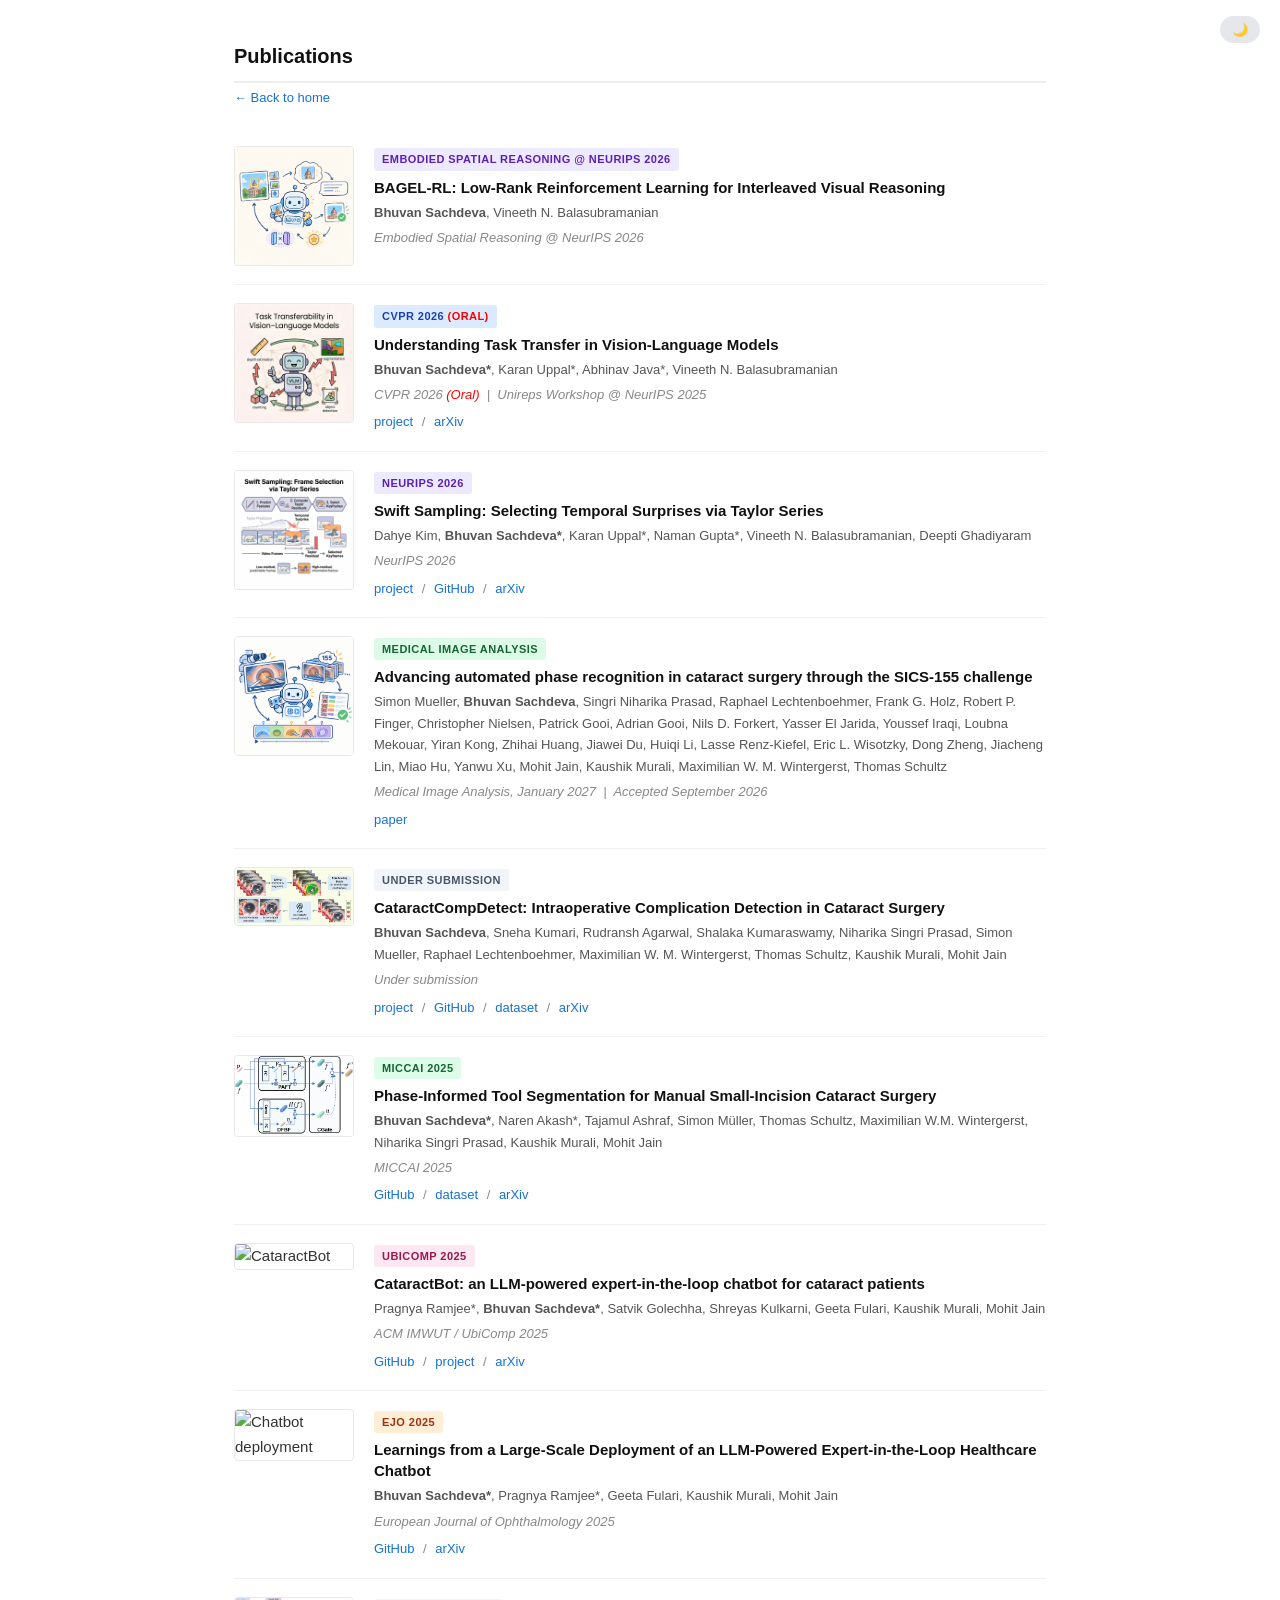
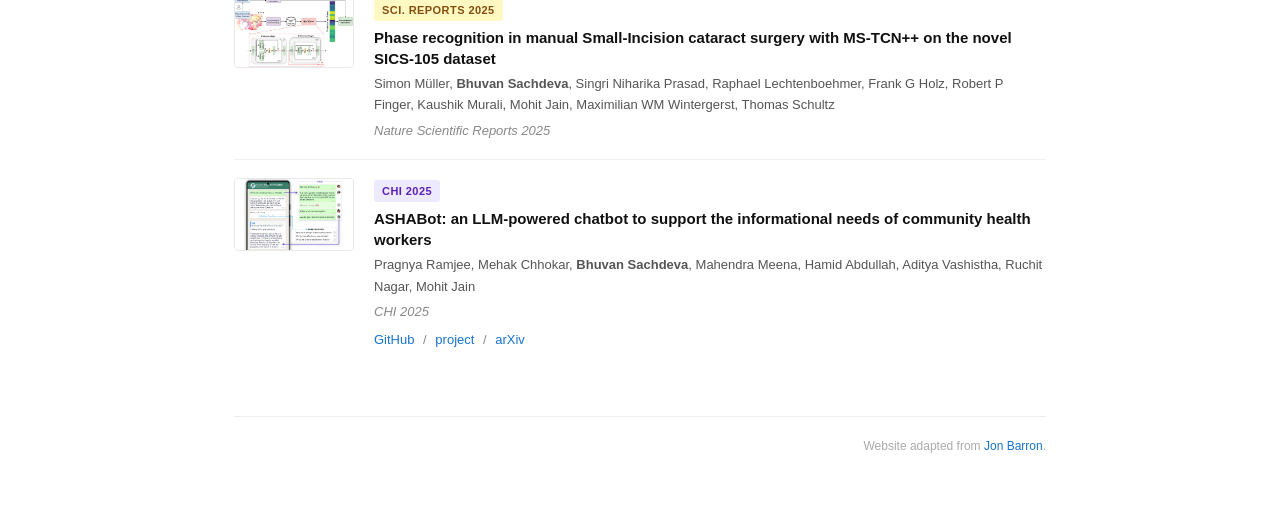
==== commit 5cc021fa: "Place SICS-155 paper after Swift Sampling in publications" ====
--- a/publications.html
+++ b/publications.html
@@ -33,6 +33,54 @@
 
         <div class="paper-card">
           <div class="paper-thumb">
+            <img src="images/bagel-rl-icon.png" alt="BAGEL-RL">
+          </div>
+          <div class="paper-info">
+            <div class="venue-badge neurips">Embodied Spatial Reasoning @ NeurIPS 2026</div>
+            <a class="paper-title" href="">BAGEL-RL: Low-Rank Reinforcement Learning for Interleaved Visual Reasoning</a>
+            <p class="paper-authors"><strong>Bhuvan Sachdeva</strong>, Vineeth N. Balasubramanian</p>
+            <p class="paper-venue">Embodied Spatial Reasoning @ NeurIPS 2026</p>
+          </div>
+        </div>
+
+        <div class="paper-card">
+          <div class="paper-thumb">
+            <img src="images/TaskTransfer.png" alt="TaskTransfer">
+          </div>
+          <div class="paper-info">
+            <div class="venue-badge cvpr">CVPR 2026 <span style="color:red;">(Oral)</span></div>
+            <a class="paper-title" href="https://cvpr.thecvf.com/virtual/2026/oral/40378">Understanding Task Transfer in Vision-Language Models</a>
+            <p class="paper-authors"><strong>Bhuvan Sachdeva*</strong>, Karan Uppal*, Abhinav Java*, Vineeth N. Balasubramanian</p>
+            <p class="paper-venue">CVPR 2026 <span style="color:red;">(Oral)</span> &nbsp;|&nbsp; Unireps Workshop @ NeurIPS 2025</p>
+            <div class="paper-links">
+              <a href="https://aka.ms/task-transfer-vlms/">project</a>
+              <span class="sep">/</span>
+              <a href="https://arxiv.org/abs/2511.18787">arXiv</a>
+            </div>
+          </div>
+        </div>
+
+        <div class="paper-card">
+          <div class="paper-thumb">
+            <img src="images/SwiftSampling.png" alt="Swift Sampling">
+          </div>
+          <div class="paper-info">
+            <div class="venue-badge neurips">NeurIPS 2026</div>
+            <a class="paper-title" href="https://kim-dahye.github.io/swift-sampling/">Swift Sampling: Selecting Temporal Surprises via Taylor Series</a>
+            <p class="paper-authors">Dahye Kim, <strong>Bhuvan Sachdeva*</strong>, Karan Uppal*, Naman Gupta*, Vineeth N. Balasubramanian, Deepti Ghadiyaram</p>
+            <p class="paper-venue">NeurIPS 2026</p>
+            <div class="paper-links">
+              <a href="https://kim-dahye.github.io/swift-sampling/">project</a>
+              <span class="sep">/</span>
+              <a href="https://github.com/kim-dahye/SwiftSampling">GitHub</a>
+              <span class="sep">/</span>
+              <a href="https://arxiv.org/abs/2605.22678">arXiv</a>
+            </div>
+          </div>
+        </div>
+
+        <div class="paper-card">
+          <div class="paper-thumb">
             <img src="images/phase-recog-media-icon.png" alt="SICS-155 phase recognition challenge">
           </div>
           <div class="paper-info">
@@ -48,54 +96,6 @@
 
         <div class="paper-card">
           <div class="paper-thumb">
-            <img src="images/bagel-rl-icon.png" alt="BAGEL-RL">
-          </div>
-          <div class="paper-info">
-            <div class="venue-badge neurips">Embodied Spatial Reasoning @ NeurIPS 2026</div>
-            <a class="paper-title" href="">BAGEL-RL: Low-Rank Reinforcement Learning for Interleaved Visual Reasoning</a>
-            <p class="paper-authors"><strong>Bhuvan Sachdeva</strong>, Vineeth N. Balasubramanian</p>
-            <p class="paper-venue">Embodied Spatial Reasoning @ NeurIPS 2026</p>
-          </div>
-        </div>
-
-        <div class="paper-card">
-          <div class="paper-thumb">
-            <img src="images/TaskTransfer.png" alt="TaskTransfer">
-          </div>
-          <div class="paper-info">
-            <div class="venue-badge cvpr">CVPR 2026 <span style="color:red;">(Oral)</span></div>
-            <a class="paper-title" href="https://cvpr.thecvf.com/virtual/2026/oral/40378">Understanding Task Transfer in Vision-Language Models</a>
-            <p class="paper-authors"><strong>Bhuvan Sachdeva*</strong>, Karan Uppal*, Abhinav Java*, Vineeth N. Balasubramanian</p>
-            <p class="paper-venue">CVPR 2026 <span style="color:red;">(Oral)</span> &nbsp;|&nbsp; Unireps Workshop @ NeurIPS 2025</p>
-            <div class="paper-links">
-              <a href="https://aka.ms/task-transfer-vlms/">project</a>
-              <span class="sep">/</span>
-              <a href="https://arxiv.org/abs/2511.18787">arXiv</a>
-            </div>
-          </div>
-        </div>
-
-        <div class="paper-card">
-          <div class="paper-thumb">
-            <img src="images/SwiftSampling.png" alt="Swift Sampling">
-          </div>
-          <div class="paper-info">
-            <div class="venue-badge neurips">NeurIPS 2026</div>
-            <a class="paper-title" href="https://kim-dahye.github.io/swift-sampling/">Swift Sampling: Selecting Temporal Surprises via Taylor Series</a>
-            <p class="paper-authors">Dahye Kim, <strong>Bhuvan Sachdeva*</strong>, Karan Uppal*, Naman Gupta*, Vineeth N. Balasubramanian, Deepti Ghadiyaram</p>
-            <p class="paper-venue">NeurIPS 2026</p>
-            <div class="paper-links">
-              <a href="https://kim-dahye.github.io/swift-sampling/">project</a>
-              <span class="sep">/</span>
-              <a href="https://github.com/kim-dahye/SwiftSampling">GitHub</a>
-              <span class="sep">/</span>
-              <a href="https://arxiv.org/abs/2605.22678">arXiv</a>
-            </div>
-          </div>
-        </div>
-
-        <div class="paper-card">
-          <div class="paper-thumb">
             <img src="images/CataComp.jpg" alt="CataractCompDetect">
           </div>
           <div class="paper-info">
